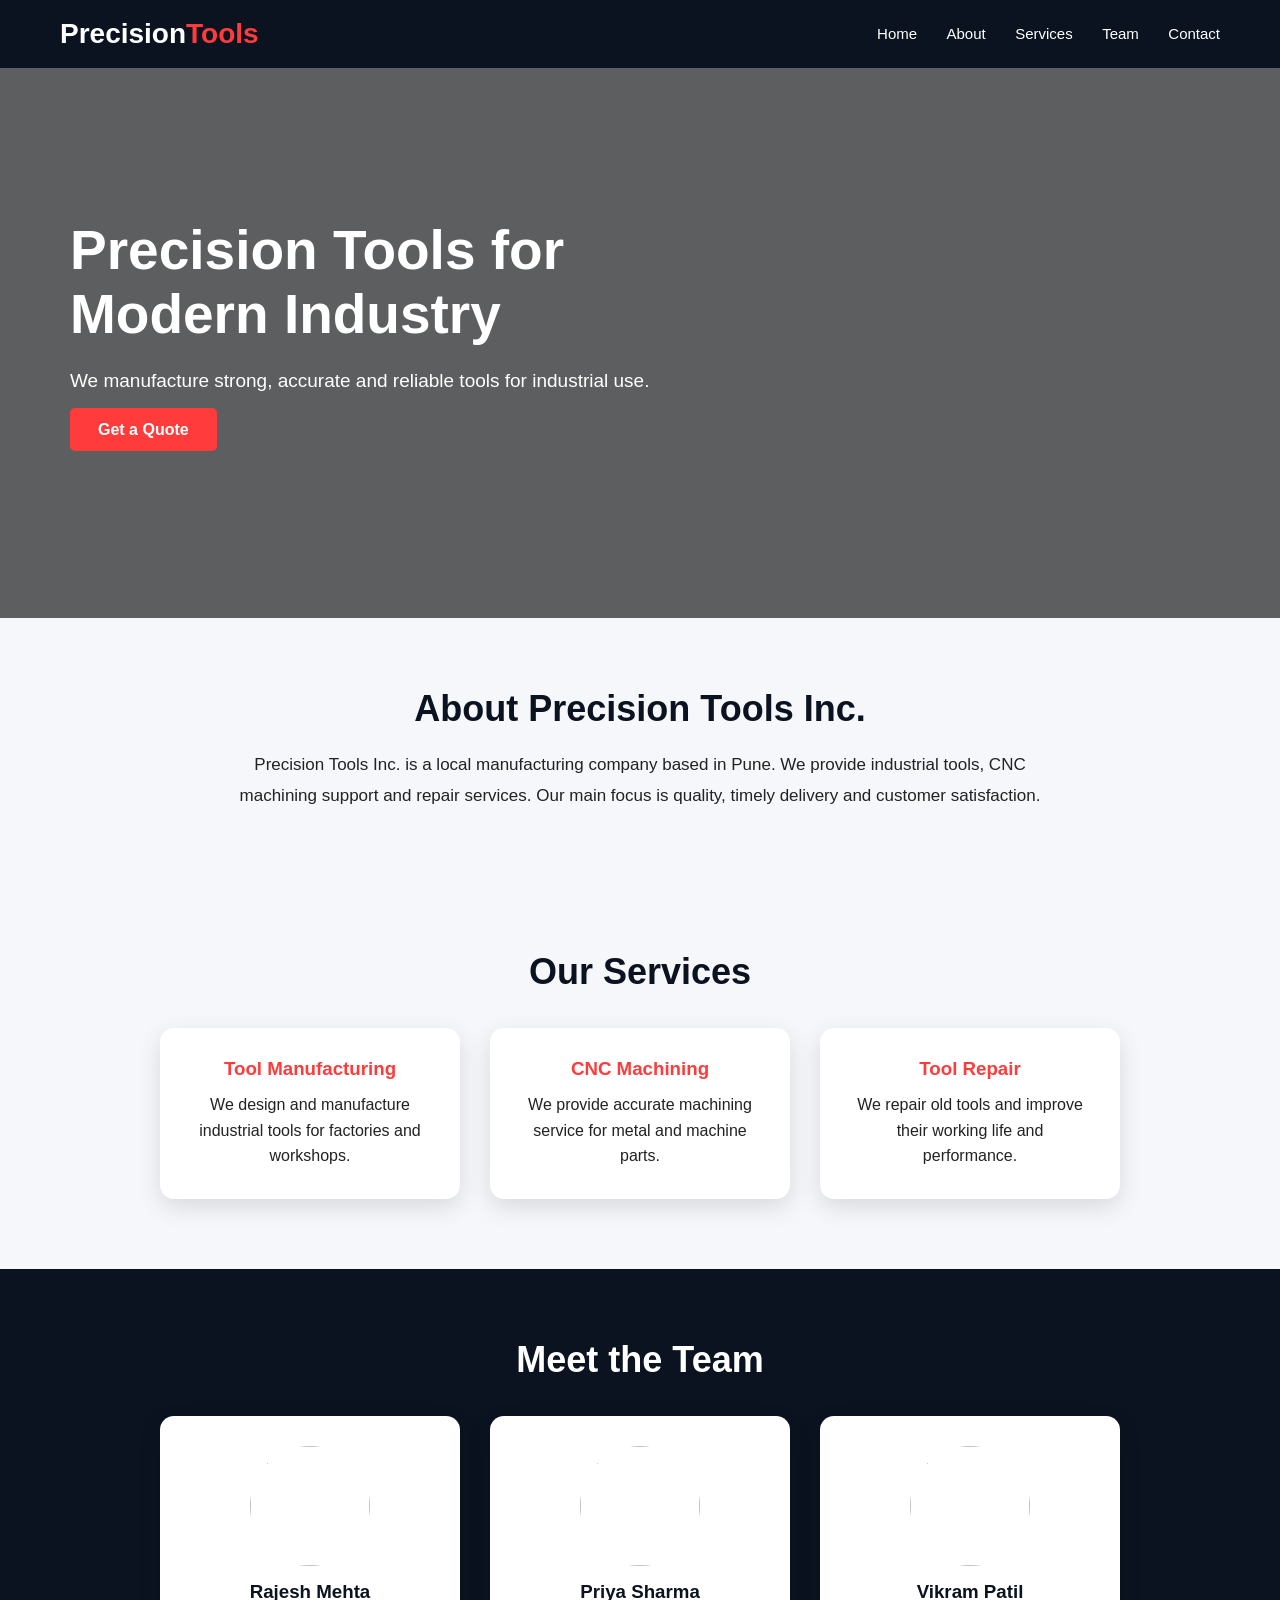
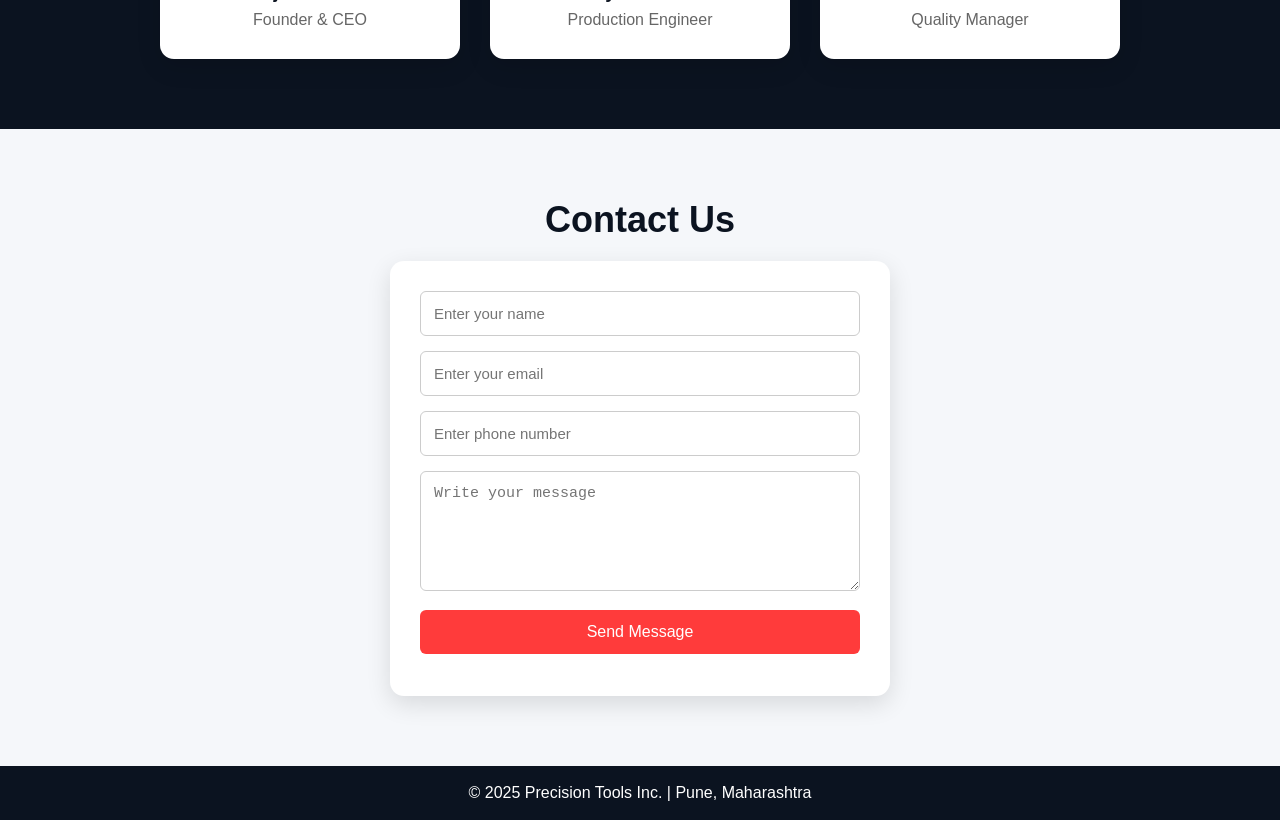
==== index.html @ cf7b6f36 "Update index.html" ====
<!DOCTYPE html>
<html>
<head>
  <title>Precision Tools Inc.</title>
  <link rel="stylesheet" href="style.css">
</head>
<body>

<header>
  <div class="logo">Precision<span>Tools</span></div>
  <nav>
    <a href="#home">Home</a>
    <a href="#about">About</a>
    <a href="#services">Services</a>
    <a href="#team">Team</a>
    <a href="contact.html" target="_blank">Contact</a>
  </nav>
</header>

<section class="slider" id="home">
  <div class="slide active" style="background-image:url('https://images.unsplash.com/photo-1504328345606-18bbc8c9d7d1?w=1400');">
    <div class="slide-content">
      <h1>Precision Tools for Modern Industry</h1>
      <p>We manufacture strong, accurate and reliable tools for industrial use.</p>
      <a href="#contact" class="btn">Get a Quote</a>
    </div>
  </div>
  
</section>

<section class="about" id="about">
  <h2>About Precision Tools Inc.</h2>
  <p>
    Precision Tools Inc. is a local manufacturing company based in Pune.
    We provide industrial tools, CNC machining support and repair services.
    Our main focus is quality, timely delivery and customer satisfaction.
  </p>
</section>

<section class="services" id="services">
  <h2>Our Services</h2>

  <div class="service-box">
    <div class="service-card">
      <h3>Tool Manufacturing</h3>
      <p>We design and manufacture industrial tools for factories and workshops.</p>
    </div>

    <div class="service-card">
      <h3>CNC Machining</h3>
      <p>We provide accurate machining service for metal and machine parts.</p>
    </div>

    <div class="service-card">
      <h3>Tool Repair</h3>
      <p>We repair old tools and improve their working life and performance.</p>
    </div>
  </div>
</section>

<section class="team" id="team">
  <h2>Meet the Team</h2>

  <div class="team-box">
    <div class="team-card">
      <img src="https://randomuser.me/api/portraits/men/32.jpg">
      <h3>Rajesh Mehta</h3>
      <p>Founder & CEO</p>
    </div>

    <div class="team-card">
      <img src="https://randomuser.me/api/portraits/women/44.jpg">
      <h3>Priya Sharma</h3>
      <p>Production Engineer</p>
    </div>

    <div class="team-card">
      <img src="https://randomuser.me/api/portraits/men/65.jpg">
      <h3>Vikram Patil</h3>
      <p>Quality Manager</p>
    </div>
  </div>
</section>

<section class="contact" id="contact">
  <h2>Contact Us</h2>

  <form onsubmit="return validateForm()">
    <input type="text" id="name" placeholder="Enter your name">
    <input type="email" id="email" placeholder="Enter your email">
    <input type="text" id="phone" placeholder="Enter phone number">
    <textarea id="message" placeholder="Write your message"></textarea>
    <button type="submit">Send Message</button>
    <p id="error"></p>
  </form>
</section>

<footer>
  <p>© 2025 Precision Tools Inc. | Pune, Maharashtra</p>
</footer>

<script src="script.js"></script>
</body>
</html>
---- style.css ----
* {
  margin: 0;
  padding: 0;
  box-sizing: border-box;
}

body {
  font-family: Arial, sans-serif;
  background: #f5f7fa;
  color: #222;
}

header {
  width: 100%;
  background: #0b1320;
  color: white;
  padding: 18px 60px;
  display: flex;
  justify-content: space-between;
  align-items: center;
  position: sticky;
  top: 0;
  z-index: 1000;
}

.logo {
  font-size: 28px;
  font-weight: bold;
}

.logo span {
  color: #ff3b3b;
}

nav a {
  color: white;
  text-decoration: none;
  margin-left: 25px;
  font-size: 15px;
}

nav a:hover {
  color: #ff3b3b;
}

.slider {
  height: 550px;
  position: relative;
  overflow: hidden;
}

.slide {
  height: 550px;
  width: 100%;
  display: none;
  background-size: cover;
  background-position: center;
  position: absolute;
}

.slide::before {
  content: "";
  position: absolute;
  inset: 0;
  background: rgba(0,0,0,0.62);
}

.slide.active {
  display: block;
}

.slide-content {
  position: relative;
  color: white;
  max-width: 650px;
  padding-top: 150px;
  margin-left: 70px;
}

.slide-content h1 {
  font-size: 55px;
  margin-bottom: 20px;
}

.slide-content p {
  font-size: 19px;
  line-height: 1.6;
  margin-bottom: 25px;
}

.btn {
  background: #ff3b3b;
  color: white;
  text-decoration: none;
  padding: 13px 28px;
  border-radius: 5px;
  font-weight: bold;
}

.btn:hover {
  background: #c91f1f;
}

.arrow {
  position: absolute;
  top: 50%;
  background: white;
  border: none;
  font-size: 28px;
  padding: 10px 18px;
  cursor: pointer;
}

.left {
  left: 20px;
}

.right {
  right: 20px;
}

.about, .services, .team, .contact {
  padding: 70px 60px;
  text-align: center;
}

.about h2, .services h2, .team h2, .contact h2 {
  font-size: 36px;
  margin-bottom: 20px;
  color: #0b1320;
}

.about p {
  max-width: 850px;
  margin: auto;
  font-size: 17px;
  line-height: 1.8;
}

.service-box, .team-box {
  display: flex;
  justify-content: center;
  gap: 30px;
  margin-top: 35px;
}

.service-card, .team-card {
  width: 300px;
  background: white;
  padding: 30px;
  border-radius: 14px;
  box-shadow: 0 8px 25px rgba(0,0,0,0.12);
  transition: 0.3s;
}

.service-card:hover, .team-card:hover {
  transform: translateY(-8px);
}

.service-card h3 {
  color: #ff3b3b;
  margin-bottom: 12px;
}

.service-card p {
  line-height: 1.6;
}

.team {
  background: #0b1320;
}

.team h2 {
  color: white;
}

.team-card img {
  width: 120px;
  height: 120px;
  border-radius: 50%;
  object-fit: cover;
  margin-bottom: 15px;
}

.team-card h3 {
  color: #0b1320;
}

.team-card p {
  color: #666;
  margin-top: 8px;
}

form {
  max-width: 500px;
  background: white;
  padding: 30px;
  margin: auto;
  border-radius: 14px;
  box-shadow: 0 8px 25px rgba(0,0,0,0.12);
}

input, textarea {
  width: 100%;
  padding: 13px;
  margin-bottom: 15px;
  border: 1px solid #ccc;
  border-radius: 6px;
  font-size: 15px;
}

textarea {
  height: 120px;
}

form button {
  width: 100%;
  padding: 13px;
  background: #ff3b3b;
  color: white;
  border: none;
  font-size: 16px;
  border-radius: 6px;
  cursor: pointer;
}

form button:hover {
  background: #c91f1f;
}

#error {
  margin-top: 12px;
  color: red;
  font-weight: bold;
}

footer {
  background: #0b1320;
  color: white;
  text-align: center;
  padding: 18px;
}

@media(max-width: 768px) {
  header {
    flex-direction: column;
    padding: 15px;
  }

  nav {
    margin-top: 12px;
  }

  nav a {
    margin: 8px;
    display: inline-block;
  }

  .slide-content {
    margin-left: 25px;
    padding-top: 130px;
  }

  .slide-content h1 {
    font-size: 36px;
  }

  .service-box, .team-box {
    flex-direction: column;
    align-items: center;
  }

  .about, .services, .team, .contact {
    padding: 50px 20px;
  }
}
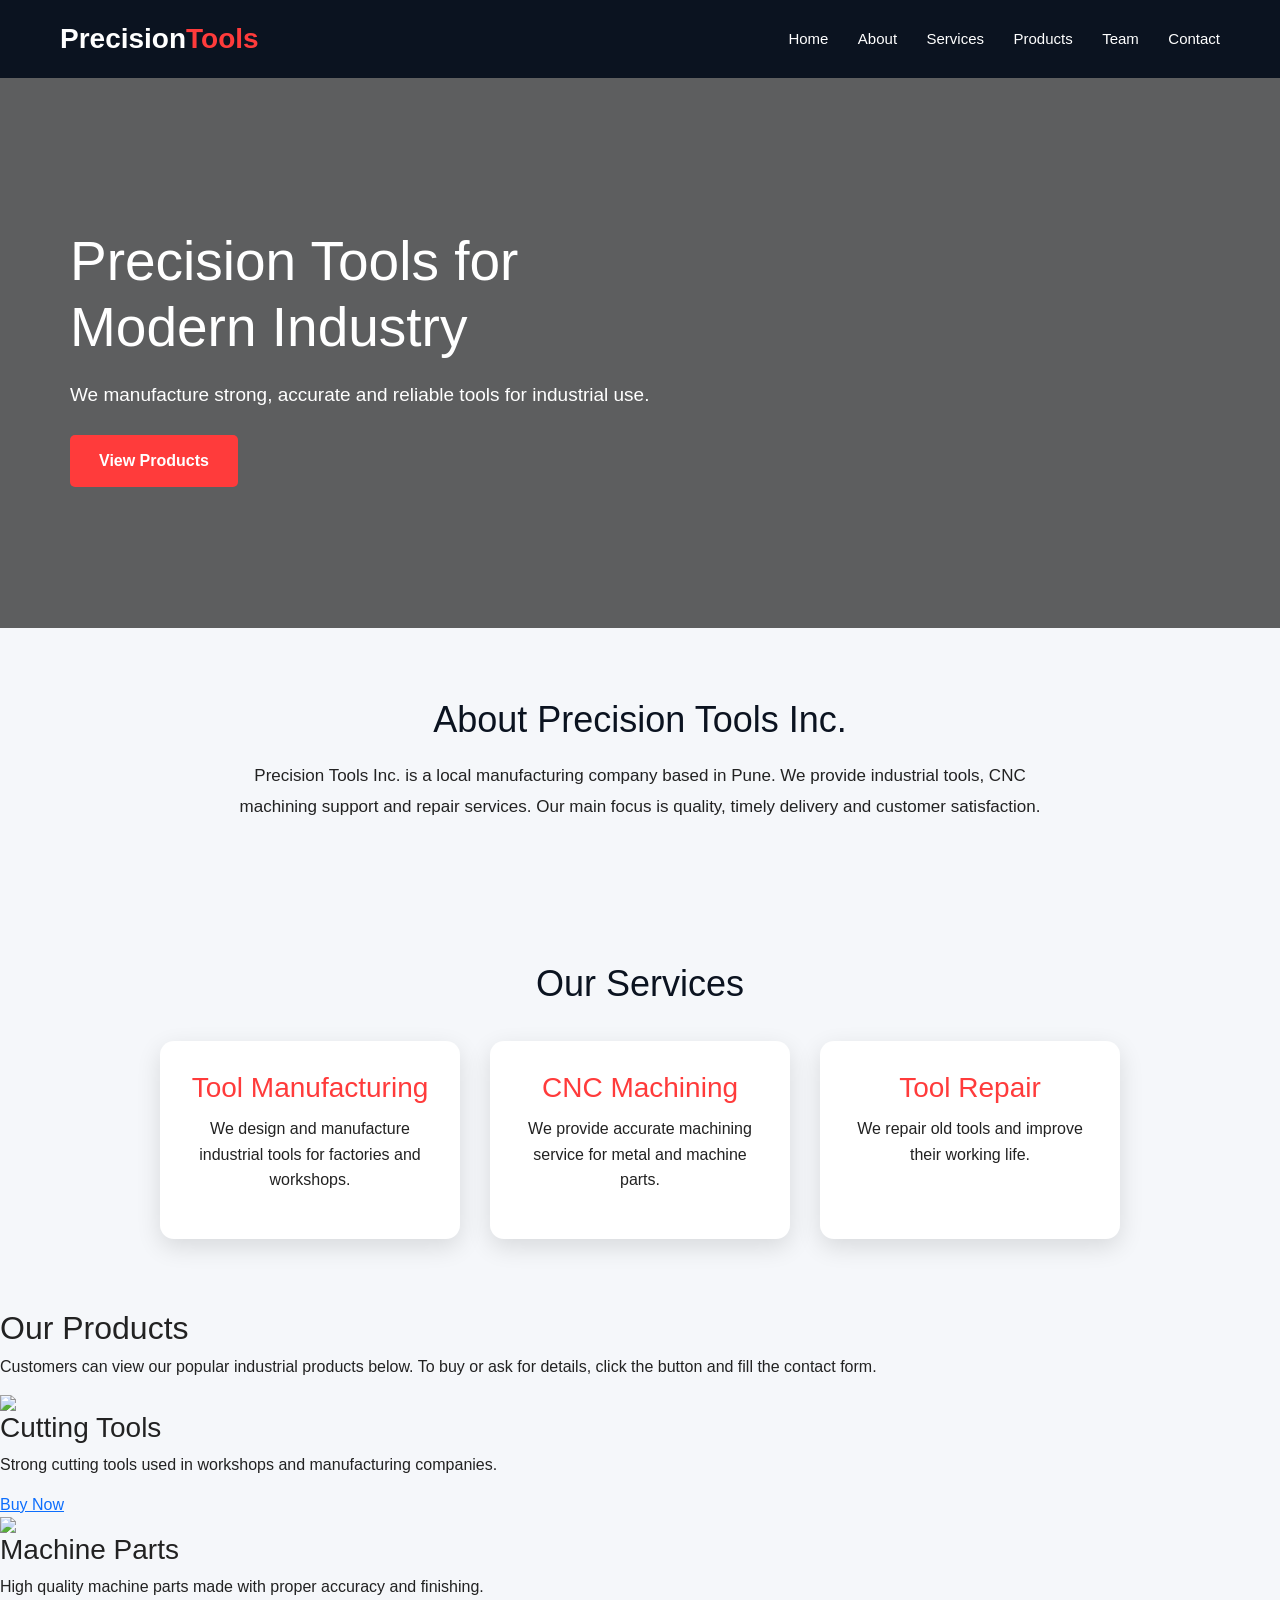
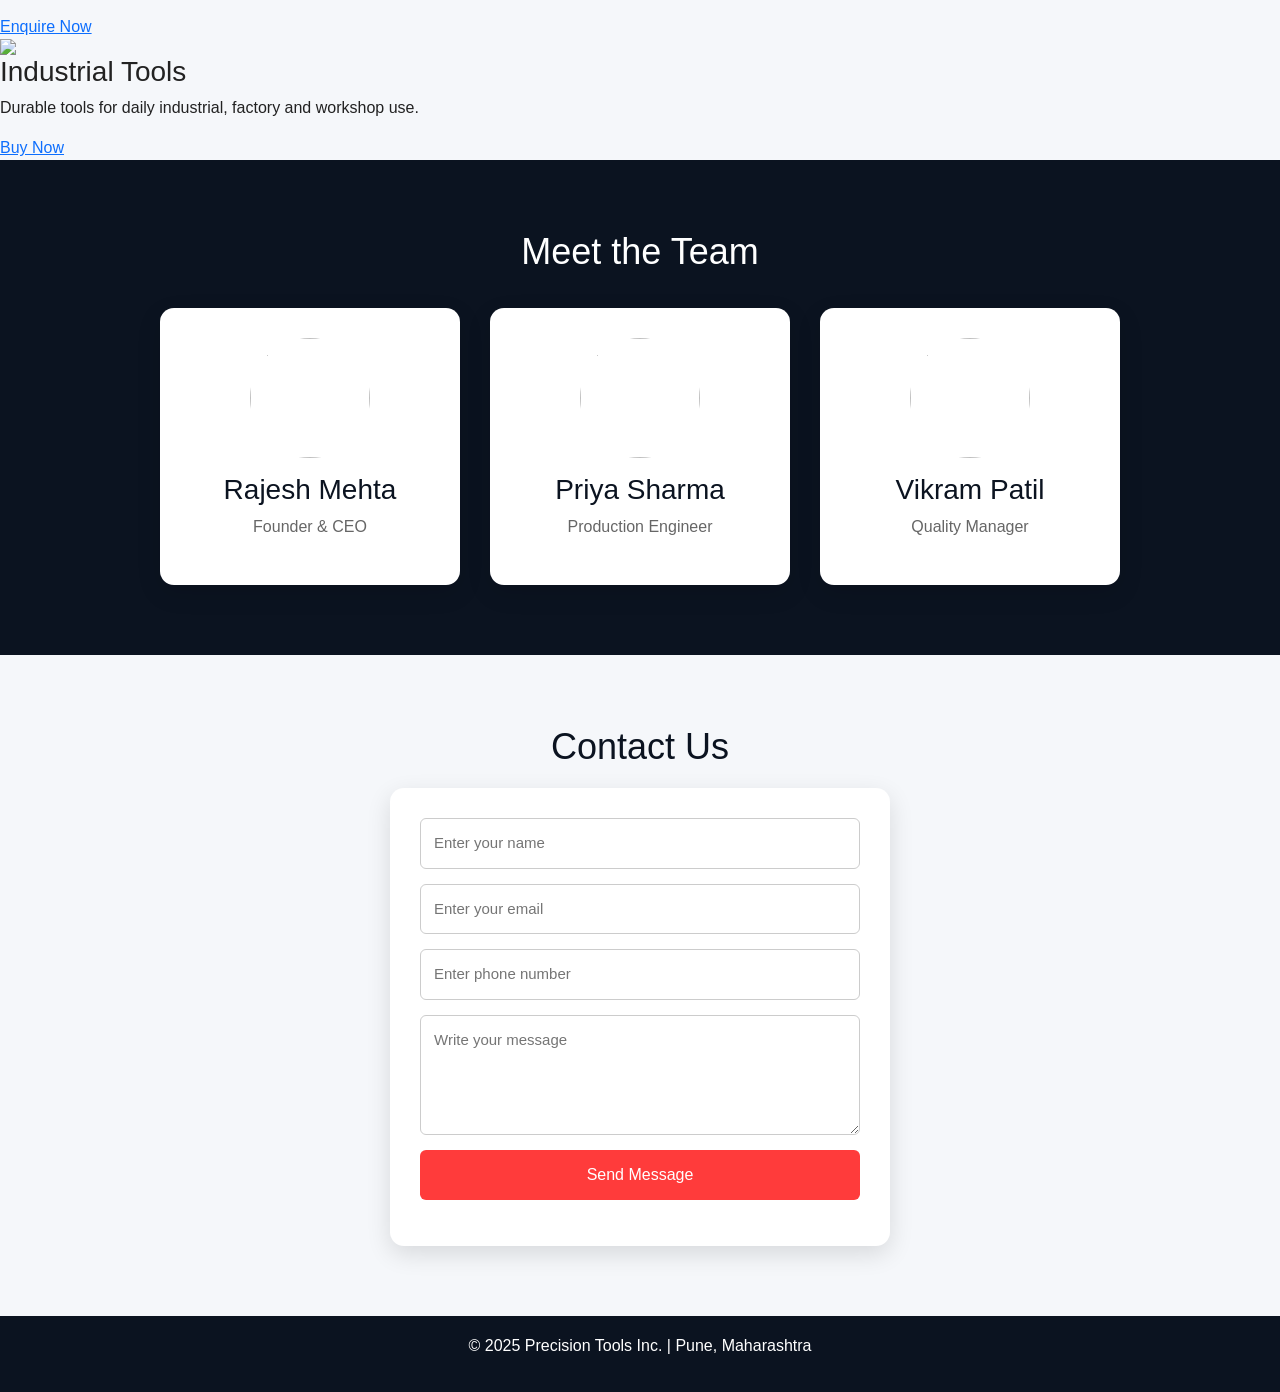
==== commit 3495deab: "Add Bootstrap CSS and JS to index.html" ====
--- a/index.html
+++ b/index.html
@@ -1,9 +1,10 @@
-<!DOCTYPE html>
 <html>
 <head>
+  <link href="https://cdn.jsdelivr.net/npm/bootstrap@5.3.3/dist/css/bootstrap.min.css" rel="stylesheet">
   <title>Precision Tools Inc.</title>
   <link rel="stylesheet" href="style.css">
 </head>
+  <script src="https://cdn.jsdelivr.net/npm/bootstrap@5.3.3/dist/js/bootstrap.bundle.min.js"></script>
 <body>
 
 <header>
@@ -12,6 +13,7 @@
     <a href="#home">Home</a>
     <a href="#about">About</a>
     <a href="#services">Services</a>
+    <a href="#products">Products</a>
     <a href="#team">Team</a>
     <a href="contact.html" target="_blank">Contact</a>
   </nav>
@@ -22,10 +24,11 @@
     <div class="slide-content">
       <h1>Precision Tools for Modern Industry</h1>
       <p>We manufacture strong, accurate and reliable tools for industrial use.</p>
-      <a href="#contact" class="btn">Get a Quote</a>
+      <a href="#products" class="btn">View Products</a>
     </div>
   </div>
-  
+
+
 </section>
 
 <section class="about" id="about">
@@ -53,7 +56,38 @@
 
     <div class="service-card">
       <h3>Tool Repair</h3>
-      <p>We repair old tools and improve their working life and performance.</p>
+      <p>We repair old tools and improve their working life.</p>
+    </div>
+  </div>
+</section>
+
+<section class="products" id="products">
+  <h2>Our Products</h2>
+  <p class="product-text">
+    Customers can view our popular industrial products below. To buy or ask for details,
+    click the button and fill the contact form.
+  </p>
+
+  <div class="product-box">
+    <div class="product-card">
+      <img src="https://images.unsplash.com/photo-1581092918056-0c4c3acd3789?w=600">
+      <h3>Cutting Tools</h3>
+      <p>Strong cutting tools used in workshops and manufacturing companies.</p>
+      <a href="#contact" class="buy-btn">Buy Now</a>
+    </div>
+
+    <div class="product-card">
+      <img src="https://images.unsplash.com/photo-1565043589221-1a6fd9ae45c7?w=600">
+      <h3>Machine Parts</h3>
+      <p>High quality machine parts made with proper accuracy and finishing.</p>
+      <a href="#contact" class="buy-btn">Enquire Now</a>
+    </div>
+
+    <div class="product-card">
+      <img src="https://images.unsplash.com/photo-1504328345606-18bbc8c9d7d1?w=600">
+      <h3>Industrial Tools</h3>
+      <p>Durable tools for daily industrial, factory and workshop use.</p>
+      <a href="#contact" class="buy-btn">Buy Now</a>
     </div>
   </div>
 </section>
@@ -90,6 +124,7 @@
     <input type="email" id="email" placeholder="Enter your email">
     <input type="text" id="phone" placeholder="Enter phone number">
     <textarea id="message" placeholder="Write your message"></textarea>
+
     <button type="submit">Send Message</button>
     <p id="error"></p>
   </form>
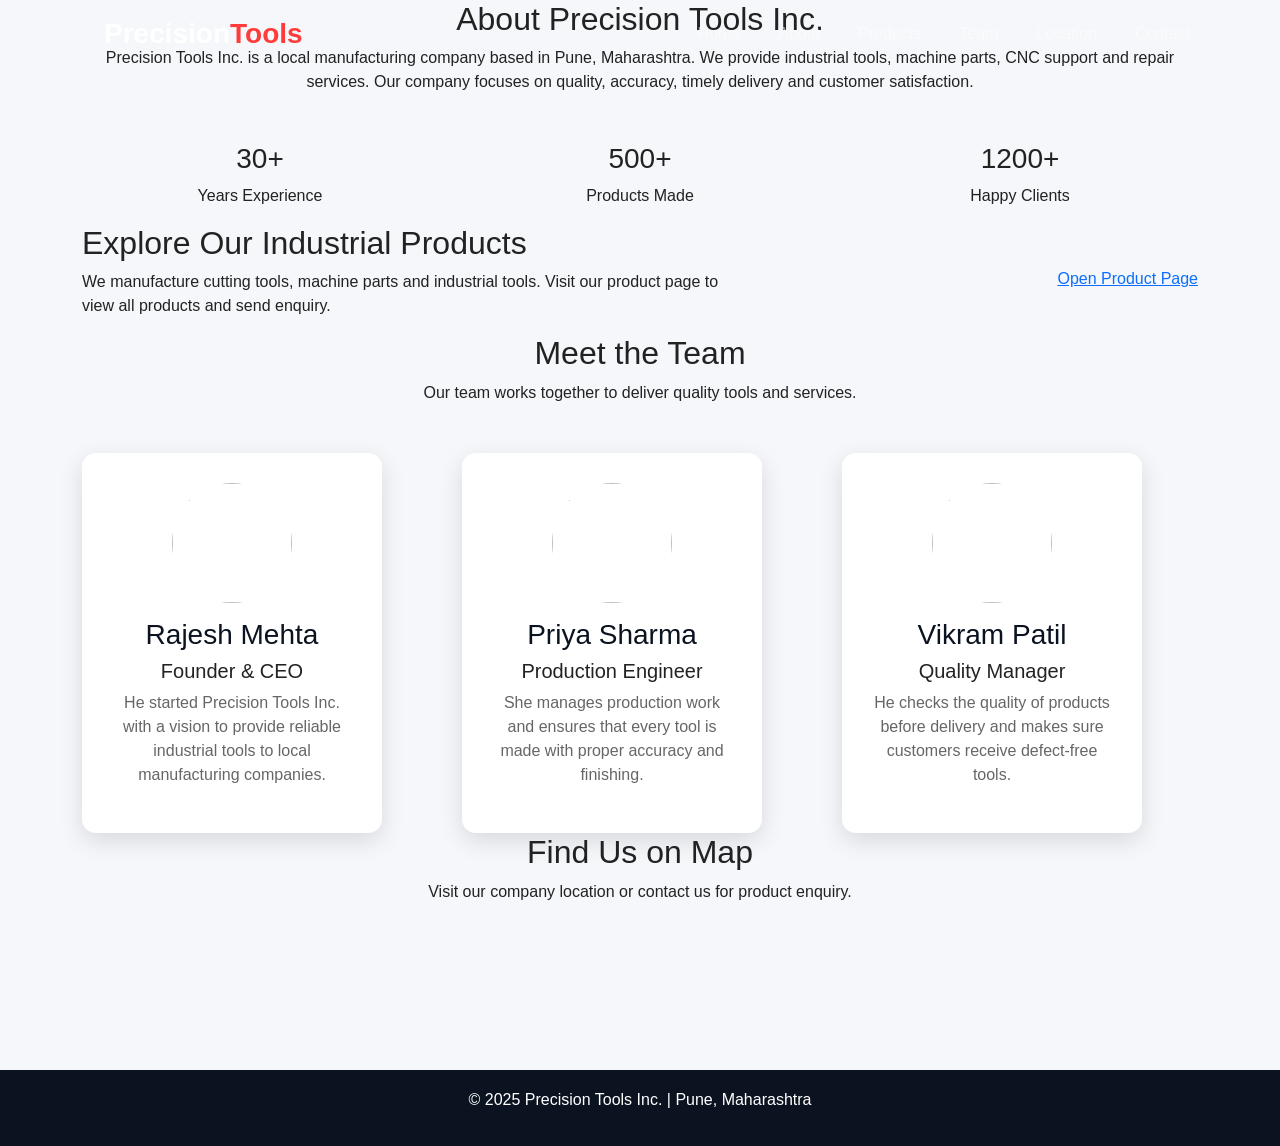
==== commit 1d19cf6c: "Update index.html" ====
--- a/index.html
+++ b/index.html
@@ -1,139 +1,192 @@
 <html>
 <head>
+  <title>Precision Tools Inc.</title>
   <link href="https://cdn.jsdelivr.net/npm/bootstrap@5.3.3/dist/css/bootstrap.min.css" rel="stylesheet">
-  <title>Precision Tools Inc.</title>
   <link rel="stylesheet" href="style.css">
 </head>
-  <script src="https://cdn.jsdelivr.net/npm/bootstrap@5.3.3/dist/js/bootstrap.bundle.min.js"></script>
+
 <body>
 
-<header>
-  <div class="logo">Precision<span>Tools</span></div>
-  <nav>
-    <a href="#home">Home</a>
-    <a href="#about">About</a>
-    <a href="#services">Services</a>
-    <a href="#products">Products</a>
-    <a href="#team">Team</a>
-    <a href="contact.html" target="_blank">Contact</a>
-  </nav>
-</header>
+<nav class="navbar navbar-expand-lg navbar-dark fixed-top custom-navbar">
+  <div class="container">
+    <a class="navbar-brand logo" href="index.html">Precision<span>Tools</span></a>
 
-<section class="slider" id="home">
-  <div class="slide active" style="background-image:url('https://images.unsplash.com/photo-1504328345606-18bbc8c9d7d1?w=1400');">
-    <div class="slide-content">
-      <h1>Precision Tools for Modern Industry</h1>
-      <p>We manufacture strong, accurate and reliable tools for industrial use.</p>
-      <a href="#products" class="btn">View Products</a>
+    <button class="navbar-toggler" type="button" data-bs-toggle="collapse" data-bs-target="#menu">
+      <span class="navbar-toggler-icon"></span>
+    </button>
+
+    <div class="collapse navbar-collapse" id="menu">
+      <ul class="navbar-nav ms-auto">
+        <li class="nav-item"><a class="nav-link" href="#home">Home</a></li>
+        <li class="nav-item"><a class="nav-link" href="#about">About</a></li>
+        <li class="nav-item"><a class="nav-link" href="products.html" target="_blank">Products</a></li>
+        <li class="nav-item"><a class="nav-link" href="#team">Team</a></li>
+        <li class="nav-item"><a class="nav-link" href="#location">Location</a></li>
+        <li class="nav-item"><a class="nav-link" href="contact.html" target="_blank">Contact</a></li>
+      </ul>
     </div>
   </div>
+</nav>
 
+<section id="home">
+  <div id="mainSlider" class="carousel slide" data-bs-ride="carousel">
 
+    <div class="carousel-inner">
+
+      <div class="carousel-item active hero-slide slide1">
+        <div class="hero-content">
+          <h1>Precision Tools for Modern Industry</h1>
+          <p>We manufacture strong, accurate and reliable tools for factories and workshops.</p>
+          <a href="products.html" target="_blank" class="main-btn">View Products</a>
+        </div>
+      </div>
+
+      <div class="carousel-item hero-slide slide2">
+        <div class="hero-content">
+          <h1>Strong Tools. Accurate Work.</h1>
+          <p>Our products are made for performance, durability and daily industrial use.</p>
+          <a href="contact.html" target="_blank" class="main-btn">Get Quote</a>
+        </div>
+      </div>
+
+      <div class="carousel-item hero-slide slide3">
+        <div class="hero-content">
+          <h1>Trusted Manufacturing Company</h1>
+          <p>Serving industries with quality tools and professional support since 1994.</p>
+          <a href="#about" class="main-btn">Know More</a>
+        </div>
+      </div>
+
+    </div>
+
+    <button class="carousel-control-prev" type="button" data-bs-target="#mainSlider" data-bs-slide="prev">
+      <span class="carousel-control-prev-icon"></span>
+    </button>
+
+    <button class="carousel-control-next" type="button" data-bs-target="#mainSlider" data-bs-slide="next">
+      <span class="carousel-control-next-icon"></span>
+    </button>
+
+  </div>
 </section>
 
-<section class="about" id="about">
-  <h2>About Precision Tools Inc.</h2>
-  <p>
-    Precision Tools Inc. is a local manufacturing company based in Pune.
-    We provide industrial tools, CNC machining support and repair services.
-    Our main focus is quality, timely delivery and customer satisfaction.
-  </p>
-</section>
+<section id="about" class="section">
+  <div class="container text-center">
+    <h2>About Precision Tools Inc.</h2>
+    <p>
+      Precision Tools Inc. is a local manufacturing company based in Pune, Maharashtra.
+      We provide industrial tools, machine parts, CNC support and repair services.
+      Our company focuses on quality, accuracy, timely delivery and customer satisfaction.
+    </p>
 
-<section class="services" id="services">
-  <h2>Our Services</h2>
+    <div class="row mt-5">
+      <div class="col-md-4">
+        <div class="info-box">
+          <h3>30+</h3>
+          <p>Years Experience</p>
+        </div>
+      </div>
 
-  <div class="service-box">
-    <div class="service-card">
-      <h3>Tool Manufacturing</h3>
-      <p>We design and manufacture industrial tools for factories and workshops.</p>
-    </div>
+      <div class="col-md-4">
+        <div class="info-box">
+          <h3>500+</h3>
+          <p>Products Made</p>
+        </div>
+      </div>
 
-    <div class="service-card">
-      <h3>CNC Machining</h3>
-      <p>We provide accurate machining service for metal and machine parts.</p>
-    </div>
-
-    <div class="service-card">
-      <h3>Tool Repair</h3>
-      <p>We repair old tools and improve their working life.</p>
+      <div class="col-md-4">
+        <div class="info-box">
+          <h3>1200+</h3>
+          <p>Happy Clients</p>
+        </div>
+      </div>
     </div>
   </div>
 </section>
 
-<section class="products" id="products">
-  <h2>Our Products</h2>
-  <p class="product-text">
-    Customers can view our popular industrial products below. To buy or ask for details,
-    click the button and fill the contact form.
-  </p>
+<section class="small-products">
+  <div class="container">
+    <div class="row align-items-center">
 
-  <div class="product-box">
-    <div class="product-card">
-      <img src="https://images.unsplash.com/photo-1581092918056-0c4c3acd3789?w=600">
-      <h3>Cutting Tools</h3>
-      <p>Strong cutting tools used in workshops and manufacturing companies.</p>
-      <a href="#contact" class="buy-btn">Buy Now</a>
-    </div>
+      <div class="col-md-7">
+        <h2>Explore Our Industrial Products</h2>
+        <p>
+          We manufacture cutting tools, machine parts and industrial tools.
+          Visit our product page to view all products and send enquiry.
+        </p>
+      </div>
 
-    <div class="product-card">
-      <img src="https://images.unsplash.com/photo-1565043589221-1a6fd9ae45c7?w=600">
-      <h3>Machine Parts</h3>
-      <p>High quality machine parts made with proper accuracy and finishing.</p>
-      <a href="#contact" class="buy-btn">Enquire Now</a>
-    </div>
+      <div class="col-md-5 text-md-end">
+        <a href="products.html" target="_blank" class="main-btn">Open Product Page</a>
+      </div>
 
-    <div class="product-card">
-      <img src="https://images.unsplash.com/photo-1504328345606-18bbc8c9d7d1?w=600">
-      <h3>Industrial Tools</h3>
-      <p>Durable tools for daily industrial, factory and workshop use.</p>
-      <a href="#contact" class="buy-btn">Buy Now</a>
     </div>
   </div>
 </section>
 
-<section class="team" id="team">
-  <h2>Meet the Team</h2>
+<section id="team" class="team-section">
+  <div class="container text-center">
+    <h2>Meet the Team</h2>
+    <p class="team-line">Our team works together to deliver quality tools and services.</p>
 
-  <div class="team-box">
-    <div class="team-card">
-      <img src="https://randomuser.me/api/portraits/men/32.jpg">
-      <h3>Rajesh Mehta</h3>
-      <p>Founder & CEO</p>
-    </div>
+    <div class="row g-4 mt-4">
 
-    <div class="team-card">
-      <img src="https://randomuser.me/api/portraits/women/44.jpg">
-      <h3>Priya Sharma</h3>
-      <p>Production Engineer</p>
-    </div>
+      <div class="col-md-4">
+        <div class="team-card">
+          <img src="https://randomuser.me/api/portraits/men/32.jpg">
+          <h3>Rajesh Mehta</h3>
+          <h5>Founder & CEO</h5>
+          <p>
+            He started Precision Tools Inc. with a vision to provide reliable
+            industrial tools to local manufacturing companies.
+          </p>
+        </div>
+      </div>
 
-    <div class="team-card">
-      <img src="https://randomuser.me/api/portraits/men/65.jpg">
-      <h3>Vikram Patil</h3>
-      <p>Quality Manager</p>
+      <div class="col-md-4">
+        <div class="team-card">
+          <img src="https://randomuser.me/api/portraits/women/44.jpg">
+          <h3>Priya Sharma</h3>
+          <h5>Production Engineer</h5>
+          <p>
+            She manages production work and ensures that every tool is made
+            with proper accuracy and finishing.
+          </p>
+        </div>
+      </div>
+
+      <div class="col-md-4">
+        <div class="team-card">
+          <img src="https://randomuser.me/api/portraits/men/65.jpg">
+          <h3>Vikram Patil</h3>
+          <h5>Quality Manager</h5>
+          <p>
+            He checks the quality of products before delivery and makes sure
+            customers receive defect-free tools.
+          </p>
+        </div>
+      </div>
+
     </div>
   </div>
 </section>
 
-<section class="contact" id="contact">
-  <h2>Contact Us</h2>
+<section id="location" class="section">
+  <div class="container text-center">
+    <h2>Find Us on Map</h2>
+    <p>Visit our company location or contact us for product enquiry.</p>
 
-  <form onsubmit="return validateForm()">
-    <input type="text" id="name" placeholder="Enter your name">
-    <input type="email" id="email" placeholder="Enter your email">
-    <input type="text" id="phone" placeholder="Enter phone number">
-    <textarea id="message" placeholder="Write your message"></textarea>
-
-    <button type="submit">Send Message</button>
-    <p id="error"></p>
-  </form>
+    <div class="map-box">
+      <iframe src="https://www.google.com/maps?q=Pune%20Maharashtra&output=embed"></iframe>
+    </div>
+  </div>
 </section>
 
 <footer>
   <p>© 2025 Precision Tools Inc. | Pune, Maharashtra</p>
 </footer>
 
-<script src="script.js"></script>
+<script src="https://cdn.jsdelivr.net/npm/bootstrap@5.3.3/dist/js/bootstrap.bundle.min.js"></script>
+
 </body>
 </html>
--- a/style.css
+++ b/style.css
@@ -2,6 +2,10 @@
   margin: 0;
   padding: 0;
   box-sizing: border-box;
+}
+
+html {
+  scroll-behavior: smooth;
 }
 
 body {
@@ -35,7 +39,7 @@
 nav a {
   color: white;
   text-decoration: none;
-  margin-left: 25px;
+  margin-left: 22px;
   font-size: 15px;
 }
 
@@ -95,10 +99,6 @@
   padding: 13px 28px;
   border-radius: 5px;
   font-weight: bold;
-}
-
-.btn:hover {
-  background: #c91f1f;
 }
 
 .arrow {
@@ -119,32 +119,32 @@
   right: 20px;
 }
 
-.about, .services, .team, .contact {
+.about, .services, .products, .team, .contact {
   padding: 70px 60px;
   text-align: center;
 }
 
-.about h2, .services h2, .team h2, .contact h2 {
+.about h2, .services h2, .products h2, .team h2, .contact h2 {
   font-size: 36px;
   margin-bottom: 20px;
   color: #0b1320;
 }
 
-.about p {
+.about p, .product-text {
   max-width: 850px;
   margin: auto;
   font-size: 17px;
   line-height: 1.8;
 }
 
-.service-box, .team-box {
+.service-box, .product-box, .team-box {
   display: flex;
   justify-content: center;
   gap: 30px;
   margin-top: 35px;
 }
 
-.service-card, .team-card {
+.service-card, .product-card, .team-card {
   width: 300px;
   background: white;
   padding: 30px;
@@ -153,7 +153,7 @@
   transition: 0.3s;
 }
 
-.service-card:hover, .team-card:hover {
+.service-card:hover, .product-card:hover, .team-card:hover {
   transform: translateY(-8px);
 }
 
@@ -162,8 +162,40 @@
   margin-bottom: 12px;
 }
 
-.service-card p {
+.product-card {
+  padding: 0 0 25px;
+  overflow: hidden;
+}
+
+.product-card img {
+  width: 100%;
+  height: 190px;
+  object-fit: cover;
+}
+
+.product-card h3 {
+  color: #ff3b3b;
+  margin: 18px 0 10px;
+}
+
+.product-card p {
+  padding: 0 20px;
   line-height: 1.6;
+  font-size: 15px;
+}
+
+.buy-btn {
+  display: inline-block;
+  margin-top: 18px;
+  padding: 11px 22px;
+  background: #0b1320;
+  color: white;
+  text-decoration: none;
+  border-radius: 5px;
+}
+
+.buy-btn:hover {
+  background: #ff3b3b;
 }
 
 .team {
@@ -179,16 +211,15 @@
   height: 120px;
   border-radius: 50%;
   object-fit: cover;
-  margin-bottom: 15px;
 }
 
 .team-card h3 {
+  margin-top: 15px;
   color: #0b1320;
 }
 
 .team-card p {
   color: #666;
-  margin-top: 8px;
 }
 
 form {
@@ -206,7 +237,6 @@
   margin-bottom: 15px;
   border: 1px solid #ccc;
   border-radius: 6px;
-  font-size: 15px;
 }
 
 textarea {
@@ -224,10 +254,6 @@
   cursor: pointer;
 }
 
-form button:hover {
-  background: #c91f1f;
-}
-
 #error {
   margin-top: 12px;
   color: red;
@@ -252,8 +278,8 @@
   }
 
   nav a {
+    display: inline-block;
     margin: 8px;
-    display: inline-block;
   }
 
   .slide-content {
@@ -265,12 +291,12 @@
     font-size: 36px;
   }
 
-  .service-box, .team-box {
+  .service-box, .product-box, .team-box {
     flex-direction: column;
     align-items: center;
   }
 
-  .about, .services, .team, .contact {
+  .about, .services, .products, .team, .contact {
     padding: 50px 20px;
   }
 }
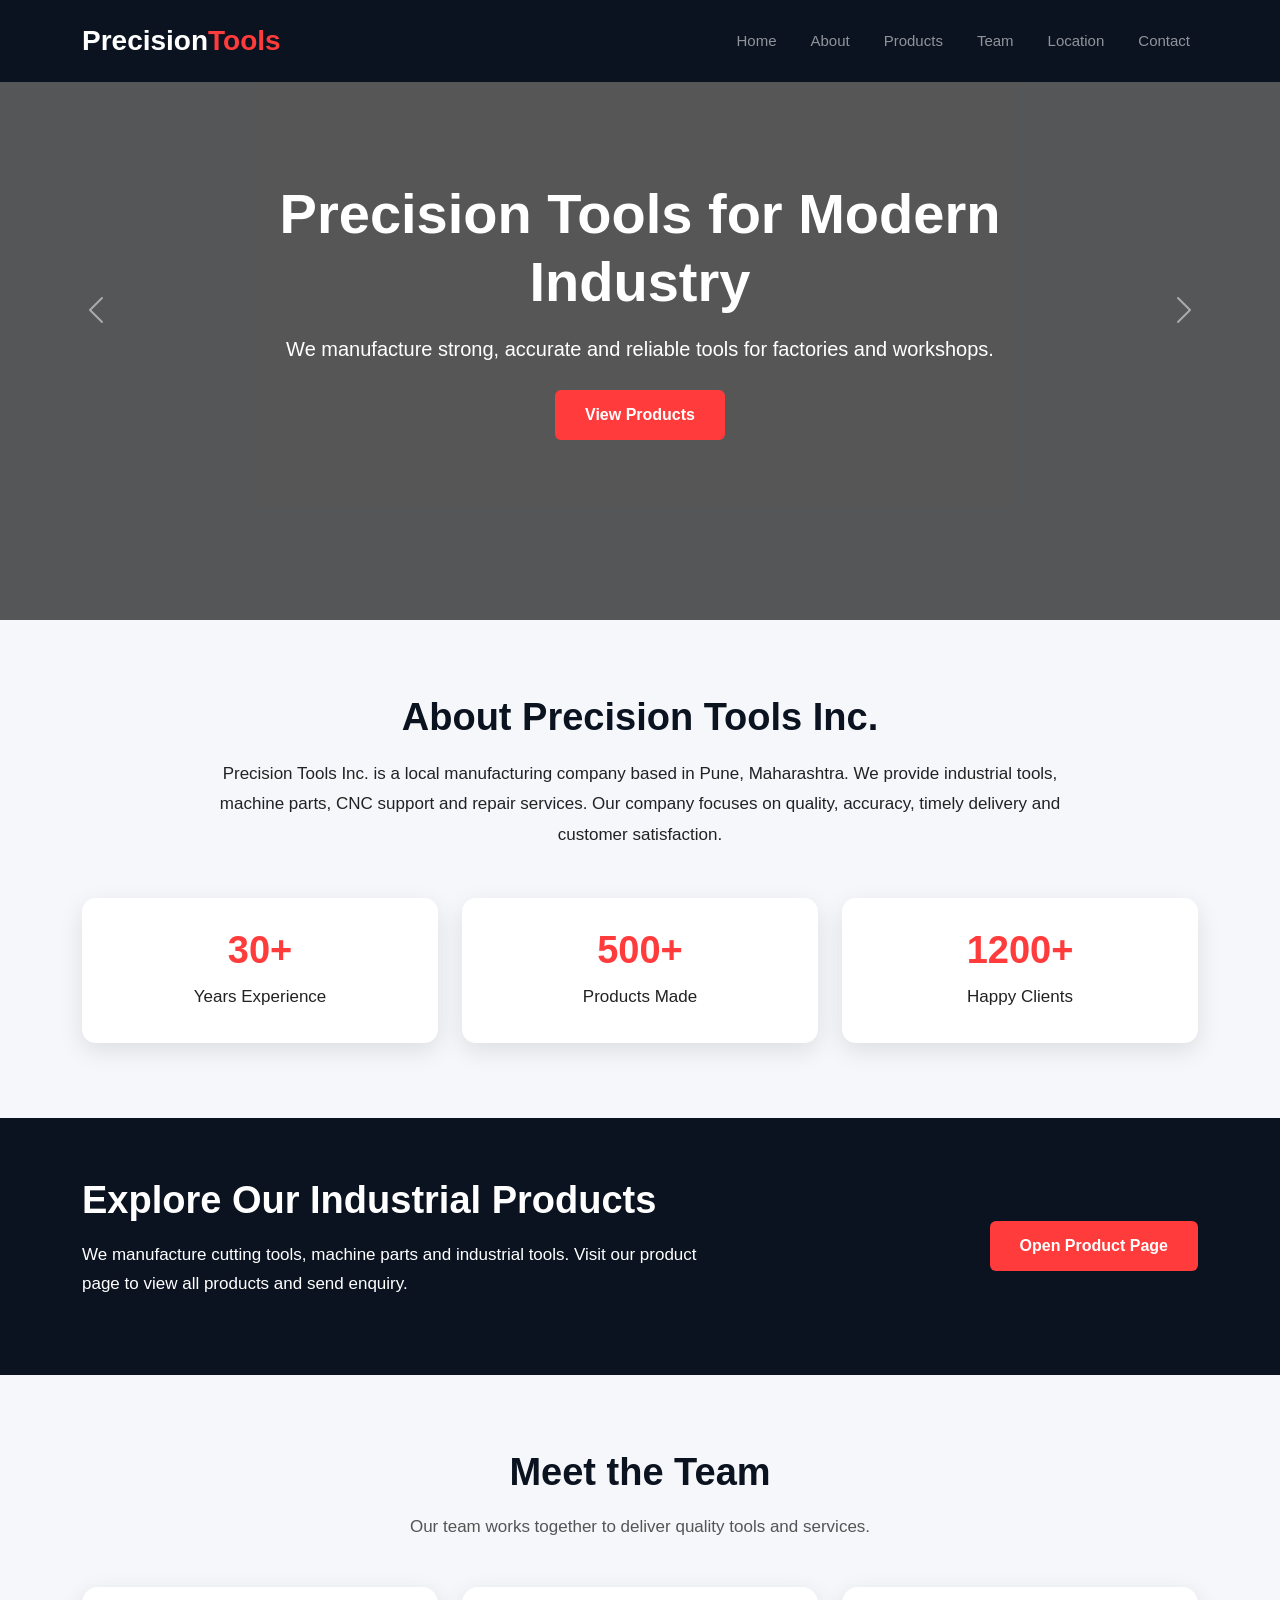
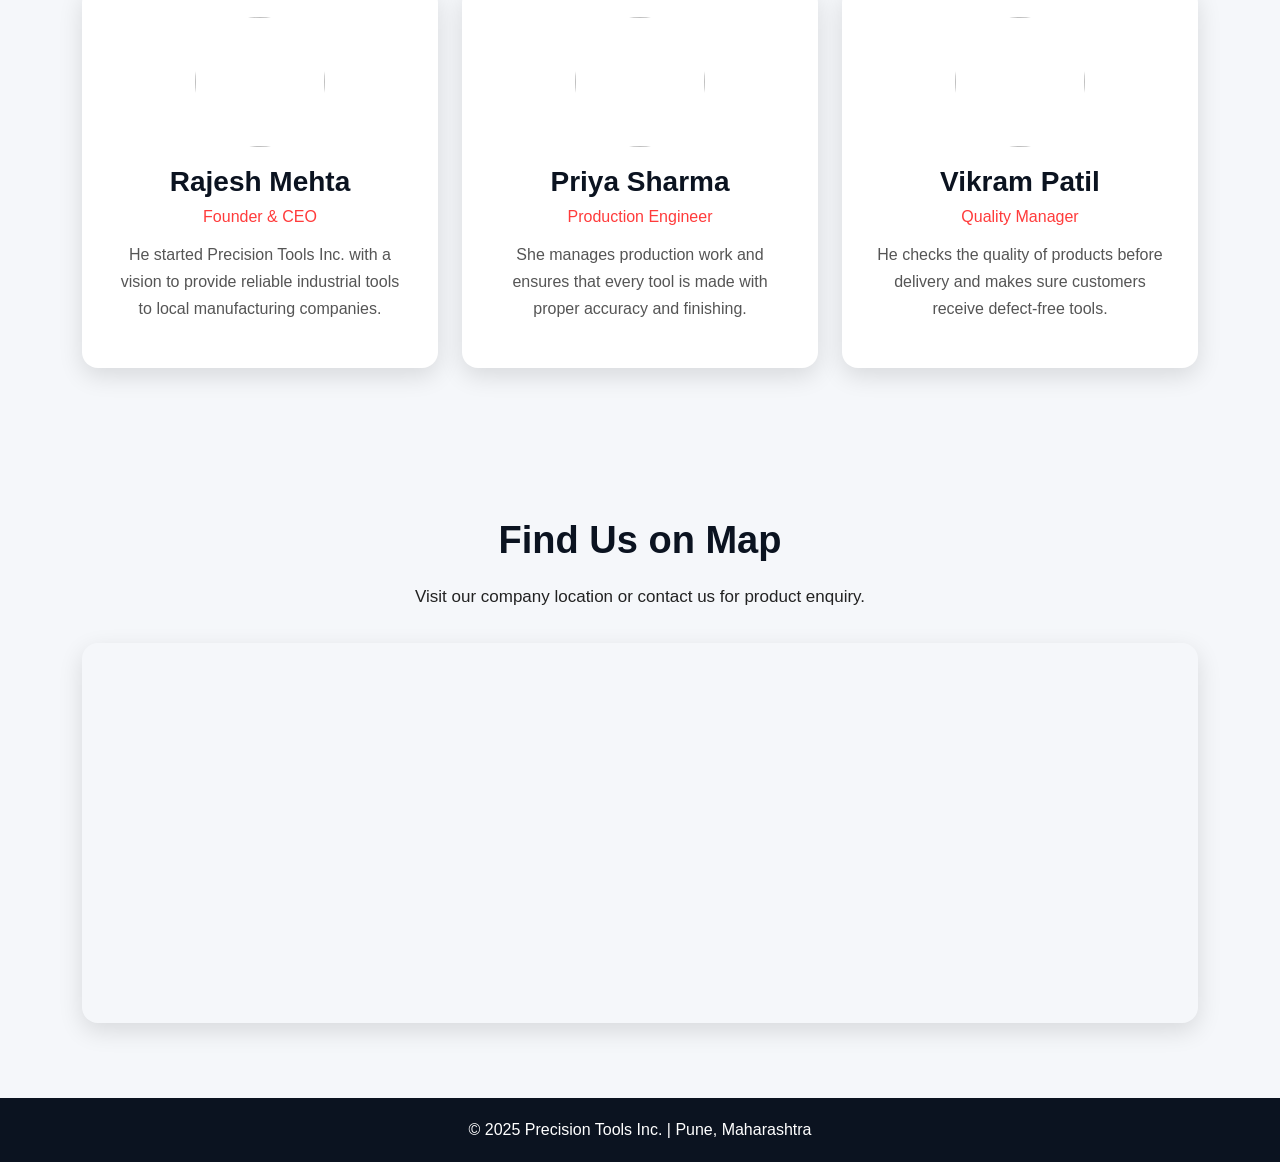
==== commit f262f7ed: "Fix link to Products page in navbar" ====
--- a/index.html
+++ b/index.html
@@ -19,7 +19,7 @@
       <ul class="navbar-nav ms-auto">
         <li class="nav-item"><a class="nav-link" href="#home">Home</a></li>
         <li class="nav-item"><a class="nav-link" href="#about">About</a></li>
-        <li class="nav-item"><a class="nav-link" href="products.html" target="_blank">Products</a></li>
+        <li class="nav-item"><a class="nav-link" href="product.html" target="_blank">Products</a></li>
         <li class="nav-item"><a class="nav-link" href="#team">Team</a></li>
         <li class="nav-item"><a class="nav-link" href="#location">Location</a></li>
         <li class="nav-item"><a class="nav-link" href="contact.html" target="_blank">Contact</a></li>
--- a/style.css
+++ b/style.css
@@ -14,17 +14,9 @@
   color: #222;
 }
 
-header {
-  width: 100%;
-  background: #0b1320;
-  color: white;
-  padding: 18px 60px;
-  display: flex;
-  justify-content: space-between;
-  align-items: center;
-  position: sticky;
-  top: 0;
-  z-index: 1000;
+.custom-navbar {
+  background: #0b1320;
+  padding: 15px 0;
 }
 
 .logo {
@@ -36,227 +28,336 @@
   color: #ff3b3b;
 }
 
-nav a {
-  color: white;
-  text-decoration: none;
-  margin-left: 22px;
+.nav-link {
+  margin-left: 18px;
   font-size: 15px;
 }
 
-nav a:hover {
-  color: #ff3b3b;
-}
-
-.slider {
-  height: 550px;
-  position: relative;
-  overflow: hidden;
-}
-
-.slide {
-  height: 550px;
-  width: 100%;
-  display: none;
+.nav-link:hover {
+  color: #ff3b3b !important;
+}
+
+.hero-slide {
+  height: 620px;
   background-size: cover;
   background-position: center;
-  position: absolute;
-}
-
-.slide::before {
+  position: relative;
+}
+
+.hero-slide::before {
   content: "";
   position: absolute;
   inset: 0;
-  background: rgba(0,0,0,0.62);
-}
-
-.slide.active {
-  display: block;
-}
-
-.slide-content {
+  background: rgba(0,0,0,0.65);
+}
+
+.slide1 {
+  background-image: url("https://images.unsplash.com/photo-1504328345606-18bbc8c9d7d1?w=1400");
+}
+
+.slide2 {
+  background-image: url("https://images.unsplash.com/photo-1581092918056-0c4c3acd3789?w=1400");
+}
+
+.slide3 {
+  background-image: url("https://images.unsplash.com/photo-1565043589221-1a6fd9ae45c7?w=1400");
+}
+
+.hero-content {
   position: relative;
-  color: white;
-  max-width: 650px;
-  padding-top: 150px;
-  margin-left: 70px;
-}
-
-.slide-content h1 {
-  font-size: 55px;
-  margin-bottom: 20px;
-}
-
-.slide-content p {
-  font-size: 19px;
+  z-index: 2;
+  height: 620px;
+  color: white;
+  text-align: center;
+  display: flex;
+  flex-direction: column;
+  justify-content: center;
+  align-items: center;
+  max-width: 850px;
+  margin: auto;
+  padding: 20px;
+}
+
+.hero-content h1 {
+  font-size: 56px;
+  font-weight: bold;
+  margin-bottom: 18px;
+}
+
+.hero-content p {
+  font-size: 20px;
   line-height: 1.6;
   margin-bottom: 25px;
 }
 
-.btn {
+.main-btn {
   background: #ff3b3b;
   color: white;
+  padding: 13px 30px;
   text-decoration: none;
-  padding: 13px 28px;
-  border-radius: 5px;
-  font-weight: bold;
-}
-
-.arrow {
-  position: absolute;
-  top: 50%;
-  background: white;
-  border: none;
-  font-size: 28px;
-  padding: 10px 18px;
-  cursor: pointer;
-}
-
-.left {
-  left: 20px;
-}
-
-.right {
-  right: 20px;
-}
-
-.about, .services, .products, .team, .contact {
-  padding: 70px 60px;
-  text-align: center;
-}
-
-.about h2, .services h2, .products h2, .team h2, .contact h2 {
-  font-size: 36px;
-  margin-bottom: 20px;
+  border-radius: 6px;
+  font-weight: bold;
+  display: inline-block;
+}
+
+.main-btn:hover {
+  background: #c91f1f;
+  color: white;
+}
+
+.section {
+  padding: 75px 0;
+}
+
+.section h2,
+.team-section h2,
+.product-section h2,
+.small-products h2 {
+  font-size: 38px;
+  font-weight: bold;
   color: #0b1320;
-}
-
-.about p, .product-text {
+  margin-bottom: 18px;
+}
+
+.section p {
   max-width: 850px;
   margin: auto;
   font-size: 17px;
   line-height: 1.8;
 }
 
-.service-box, .product-box, .team-box {
-  display: flex;
-  justify-content: center;
-  gap: 30px;
-  margin-top: 35px;
-}
-
-.service-card, .product-card, .team-card {
-  width: 300px;
+.info-box {
   background: white;
   padding: 30px;
   border-radius: 14px;
+  box-shadow: 0 8px 25px rgba(0,0,0,0.10);
+}
+
+.info-box h3 {
+  color: #ff3b3b;
+  font-size: 38px;
+  font-weight: bold;
+}
+
+.small-products {
+  background: #0b1320;
+  color: white;
+  padding: 60px 0;
+}
+
+.small-products h2 {
+  color: white;
+}
+
+.small-products p {
+  font-size: 17px;
+  line-height: 1.7;
+}
+
+.team-section {
+  background: #f5f7fa;
+  padding: 75px 0;
+}
+
+.team-line {
+  color: #555;
+  font-size: 17px;
+}
+
+.team-card {
+  background: white;
+  padding: 30px;
+  border-radius: 16px;
+  box-shadow: 0 8px 25px rgba(0,0,0,0.12);
+  height: 100%;
+  transition: 0.3s;
+}
+
+.team-card:hover {
+  transform: translateY(-8px);
+}
+
+.team-card img {
+  width: 130px;
+  height: 130px;
+  border-radius: 50%;
+  margin-bottom: 18px;
+  object-fit: cover;
+}
+
+.team-card h3 {
+  color: #0b1320;
+  font-weight: bold;
+}
+
+.team-card h5 {
+  color: #ff3b3b;
+  font-size: 16px;
+  margin-bottom: 15px;
+}
+
+.team-card p {
+  color: #555;
+  line-height: 1.7;
+}
+
+.map-box {
+  margin-top: 30px;
+  border-radius: 16px;
+  overflow: hidden;
+  box-shadow: 0 8px 25px rgba(0,0,0,0.12);
+}
+
+.map-box iframe {
+  width: 100%;
+  height: 380px;
+  border: 0;
+}
+
+.page-hero {
+  background: linear-gradient(rgba(11,19,32,0.85), rgba(11,19,32,0.85)),
+  url("https://images.unsplash.com/photo-1504328345606-18bbc8c9d7d1?w=1400");
+  background-size: cover;
+  background-position: center;
+  color: white;
+  padding: 90px 0;
+}
+
+.page-hero h1 {
+  font-size: 50px;
+  font-weight: bold;
+}
+
+.page-hero p {
+  font-size: 18px;
+}
+
+.product-page {
+  padding: 75px 0;
+}
+
+.product-card {
+  position: relative;
+  background: white;
+  border-radius: 18px;
+  overflow: hidden;
+  height: 100%;
   box-shadow: 0 8px 25px rgba(0,0,0,0.12);
   transition: 0.3s;
 }
 
-.service-card:hover, .product-card:hover, .team-card:hover {
+.product-card:hover {
   transform: translateY(-8px);
-}
-
-.service-card h3 {
-  color: #ff3b3b;
-  margin-bottom: 12px;
-}
-
-.product-card {
-  padding: 0 0 25px;
-  overflow: hidden;
 }
 
 .product-card img {
   width: 100%;
-  height: 190px;
+  height: 220px;
   object-fit: cover;
 }
 
-.product-card h3 {
+.product-body {
+  padding: 25px;
+  text-align: center;
+}
+
+.product-body h3 {
+  color: #0b1320;
+  font-weight: bold;
+  margin-bottom: 12px;
+}
+
+.product-body p {
+  color: #555;
+  line-height: 1.7;
+}
+
+.product-btn {
+  display: inline-block;
+  background: #ff3b3b;
+  color: white;
+  padding: 11px 24px;
+  text-decoration: none;
+  border-radius: 6px;
+  font-weight: bold;
+  margin-top: 10px;
+}
+
+.product-btn:hover {
+  background: #0b1320;
+  color: white;
+}
+
+.tag {
+  position: absolute;
+  top: 15px;
+  left: 15px;
+  background: #ff3b3b;
+  color: white;
+  padding: 6px 14px;
+  border-radius: 20px;
+  font-size: 13px;
+  z-index: 5;
+}
+
+.contact-page {
+  padding: 75px 0;
+}
+
+.contact-info {
+  background: #0b1320;
+  color: white;
+  padding: 35px;
+  border-radius: 16px;
+  height: 100%;
+}
+
+.contact-info h3 {
+  margin-bottom: 20px;
   color: #ff3b3b;
-  margin: 18px 0 10px;
-}
-
-.product-card p {
-  padding: 0 20px;
-  line-height: 1.6;
-  font-size: 15px;
-}
-
-.buy-btn {
-  display: inline-block;
-  margin-top: 18px;
-  padding: 11px 22px;
-  background: #0b1320;
-  color: white;
-  text-decoration: none;
-  border-radius: 5px;
-}
-
-.buy-btn:hover {
-  background: #ff3b3b;
-}
-
-.team {
-  background: #0b1320;
-}
-
-.team h2 {
-  color: white;
-}
-
-.team-card img {
-  width: 120px;
-  height: 120px;
-  border-radius: 50%;
-  object-fit: cover;
-}
-
-.team-card h3 {
-  margin-top: 15px;
-  color: #0b1320;
-}
-
-.team-card p {
-  color: #666;
-}
-
-form {
-  max-width: 500px;
+}
+
+.contact-info p {
+  line-height: 1.7;
+}
+
+.contact-form {
   background: white;
-  padding: 30px;
-  margin: auto;
-  border-radius: 14px;
+  padding: 35px;
+  border-radius: 16px;
   box-shadow: 0 8px 25px rgba(0,0,0,0.12);
 }
 
-input, textarea {
+input,
+textarea {
   width: 100%;
   padding: 13px;
   margin-bottom: 15px;
   border: 1px solid #ccc;
-  border-radius: 6px;
+  border-radius: 7px;
+  font-size: 15px;
 }
 
 textarea {
-  height: 120px;
-}
-
-form button {
+  height: 130px;
+}
+
+.contact-form button {
   width: 100%;
+  background: #ff3b3b;
+  color: white;
   padding: 13px;
-  background: #ff3b3b;
-  color: white;
   border: none;
-  font-size: 16px;
-  border-radius: 6px;
-  cursor: pointer;
+  border-radius: 7px;
+  font-weight: bold;
+}
+
+.contact-form button:hover {
+  background: #0b1320;
 }
 
 #error {
   margin-top: 12px;
-  color: red;
   font-weight: bold;
 }
 
@@ -264,39 +365,47 @@
   background: #0b1320;
   color: white;
   text-align: center;
-  padding: 18px;
+  padding: 20px;
+}
+
+footer p {
+  margin: 0;
 }
 
 @media(max-width: 768px) {
-  header {
-    flex-direction: column;
-    padding: 15px;
-  }
-
-  nav {
-    margin-top: 12px;
-  }
-
-  nav a {
-    display: inline-block;
-    margin: 8px;
-  }
-
-  .slide-content {
-    margin-left: 25px;
-    padding-top: 130px;
-  }
-
-  .slide-content h1 {
+  .hero-content h1 {
     font-size: 36px;
   }
 
-  .service-box, .product-box, .team-box {
-    flex-direction: column;
-    align-items: center;
-  }
-
-  .about, .services, .products, .team, .contact {
-    padding: 50px 20px;
-  }
-}
+  .hero-content p {
+    font-size: 16px;
+  }
+
+  .hero-slide,
+  .hero-content {
+    height: 540px;
+  }
+
+  .nav-link {
+    margin-left: 0;
+  }
+
+  .small-products {
+    text-align: center;
+  }
+
+  .small-products .text-md-end {
+    text-align: center !important;
+    margin-top: 20px;
+  }
+
+  .section h2,
+  .team-section h2,
+  .small-products h2 {
+    font-size: 30px;
+  }
+
+  .page-hero h1 {
+    font-size: 36px;
+  }
+}
